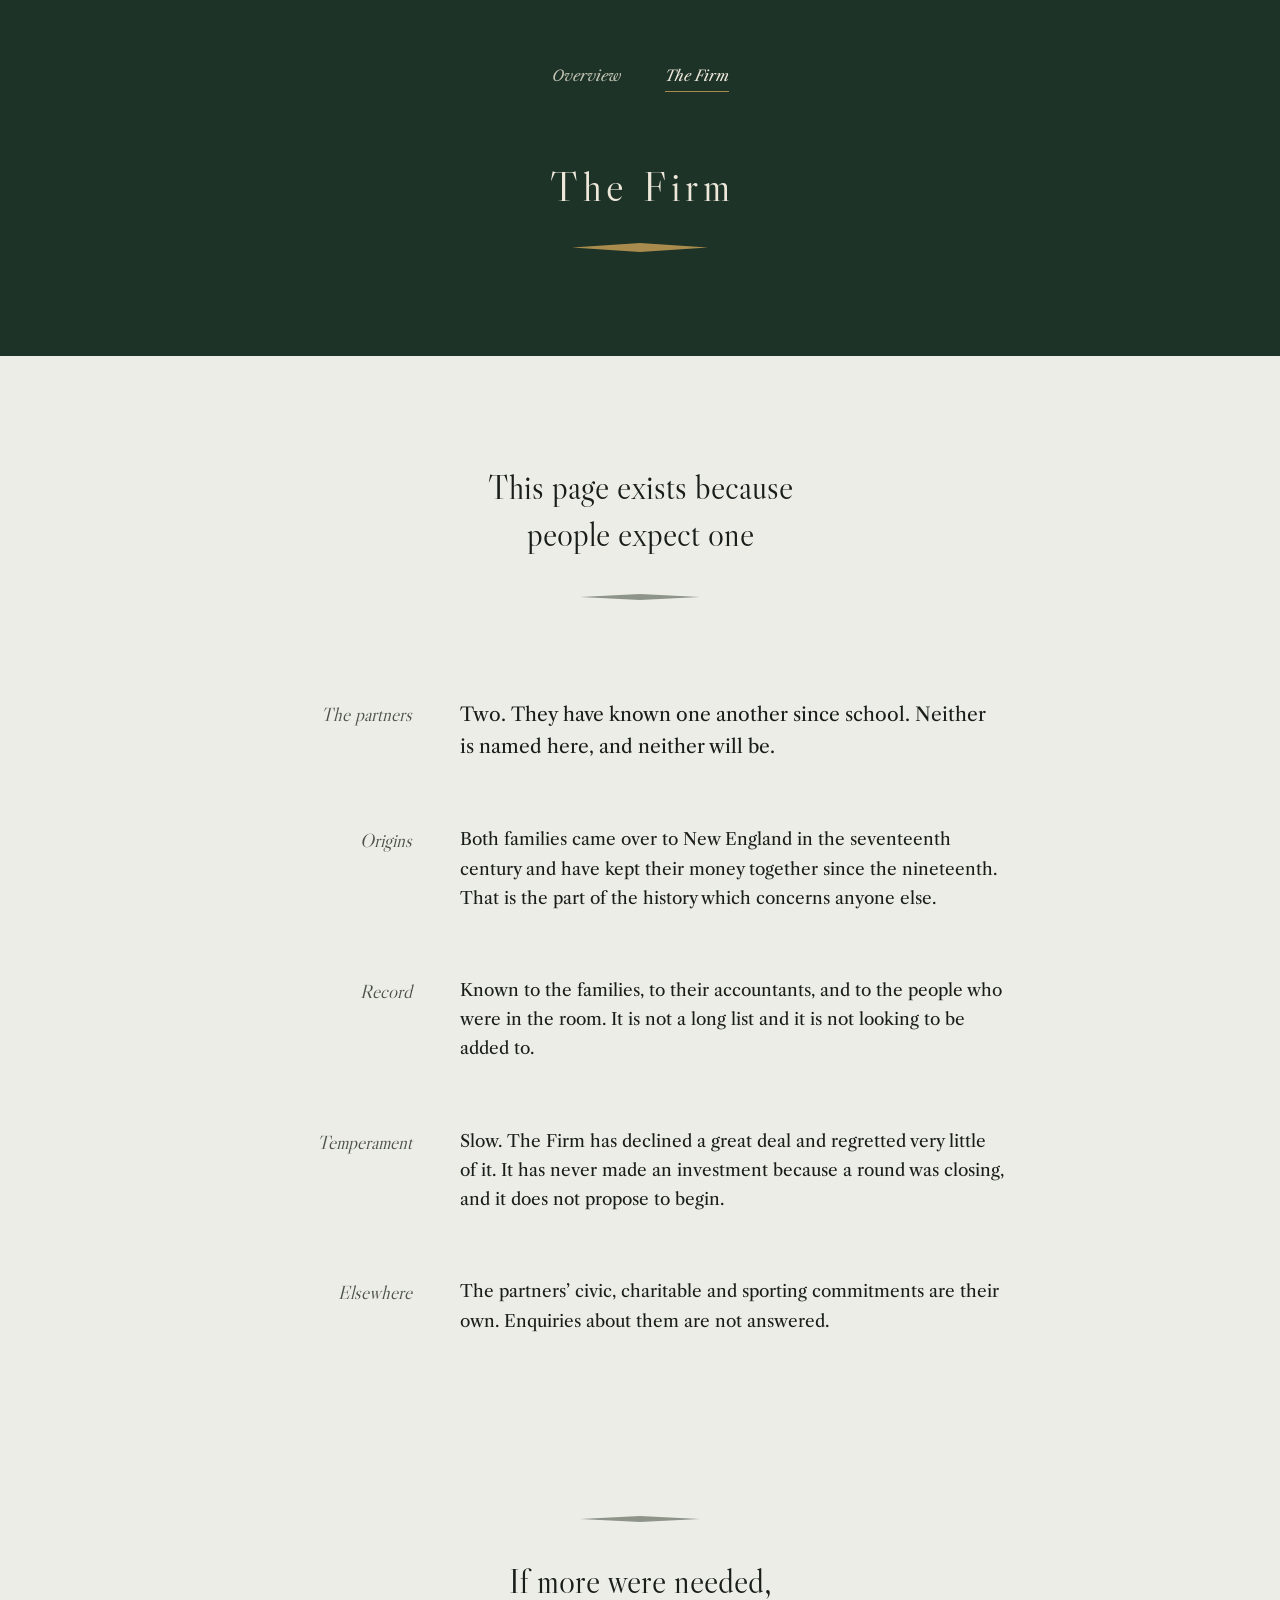
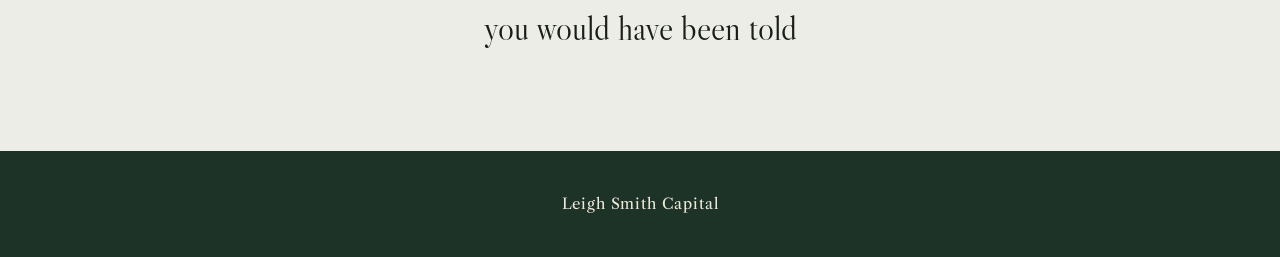
==== the-firm/index.html @ 78991218 "leighsmithcapital.com Static site, no build step and no JavaScript. Libre Caslon throughout, bottle " ====
<!DOCTYPE html>
<html lang="en">
<head>
<meta charset="utf-8">
<meta name="viewport" content="width=device-width, initial-scale=1">
<title>The Firm &middot; Leigh Smith Capital</title>
<meta name="description" content="Leigh Smith Capital is owned by its two partners and invests their families&rsquo; capital.">
<link rel="canonical" href="https://leighsmithcapital.com/the-firm/">
<meta property="og:title" content="The Firm">
<meta property="og:description" content="There is not a great deal to tell.">
<meta property="og:type" content="website">
<meta property="og:url" content="https://leighsmithcapital.com/the-firm/">
<meta name="theme-color" content="#1D3327">
<link rel="icon" href="/seal.svg" type="image/svg+xml">
<link rel="preconnect" href="https://fonts.googleapis.com">
<link rel="preconnect" href="https://fonts.gstatic.com" crossorigin>
<link href="https://fonts.googleapis.com/css2?family=Libre+Caslon+Display&family=Libre+Caslon+Text:ital,wght@0,400;0,700;1,400&display=swap" rel="stylesheet">
<link rel="stylesheet" href="/style.css">
</head>
<body>

<header class="title-page interior">
  <div class="wrap">

    <nav class="ledger rise rise-1" aria-label="Sections">
      <a href="/">Overview</a>
      <a href="/the-firm/" aria-current="page">The Firm</a>
    </nav>

    <h1 class="wordmark rise rise-3">The Firm</h1>

    <svg class="rule rise rise-4" viewBox="0 0 136 9" aria-hidden="true">
      <path d="M0 4.5 68 0l68 4.5-68 4.5Z"/>
    </svg>

  </div>
</header>

<main>

  <section class="statement">
    <div class="wrap">
      <p>This page exists because people expect one</p>
      <svg class="rule" viewBox="0 0 136 9" preserveAspectRatio="none" aria-hidden="true">
        <path d="M0 4.5 68 0l68 4.5-68 4.5Z"/>
      </svg>
    </div>
  </section>

  <section class="leaves">
    <div class="wrap">

      <article class="leaf">
        <h2>The partners</h2>
        <div>
          <p class="lead">Two. They have known one another since school. Neither
          is named here, and neither will be.</p>
        </div>
      </article>

      <article class="leaf">
        <h2>Origins</h2>
        <div>
          <p>Both families came over to New England in the seventeenth century
          and have kept their money together since the nineteenth. That is the
          part of the history which concerns anyone else.</p>
        </div>
      </article>

      <article class="leaf">
        <h2>Record</h2>
        <div>
          <p>Known to the families, to their accountants, and to the people who
          were in the room. It is not a long list and it is not looking to be
          added to.</p>
        </div>
      </article>

      <article class="leaf">
        <h2>Temperament</h2>
        <div>
          <p>Slow. The Firm has declined a great deal and regretted very little
          of it. It has never made an investment because a round was closing,
          and it does not propose to begin.</p>
        </div>
      </article>

      <article class="leaf">
        <h2>Elsewhere</h2>
        <div>
          <p>The partners&rsquo; civic, charitable and sporting commitments are
          their own. Enquiries about them are not answered.</p>
        </div>
      </article>

    </div>
  </section>

  <section class="statement closing">
    <div class="wrap">
      <svg class="rule" viewBox="0 0 136 9" preserveAspectRatio="none" aria-hidden="true">
        <path d="M0 4.5 68 0l68 4.5-68 4.5Z"/>
      </svg>
      <p>If more were needed, you would have been told</p>
    </div>
  </section>

</main>

<footer class="colophon">
  <div class="wrap">
    <p class="name">Leigh Smith Capital</p>
  </div>
</footer>

</body>
</html>
---- style.css ----
:root{
  --field:#1D3327;
  --field-deep:#16281E;
  --paper:#ECEDE6;
  --ink:#1A1E1A;
  --ink-soft:#4A5049;
  --ivory:#EDE8DA;
  --ivory-soft:#C2C4B4;
  --gilt:#A98B4E;
  --rule-soft:#8E948A;
  --display:"Libre Caslon Display",Georgia,"Times New Roman",serif;
  --text:"Libre Caslon Text",Georgia,"Times New Roman",serif;
  --measure:34rem;
}

*,*::before,*::after{box-sizing:border-box}

html{-webkit-text-size-adjust:100%}

body{
  margin:0;
  background:var(--paper);
  color:var(--ink);
  font-family:var(--text);
  font-size:1.0625rem;
  line-height:1.72;
  -webkit-font-smoothing:antialiased;
  text-rendering:optimizeLegibility;
}

::selection{background:var(--gilt);color:var(--field-deep)}

.wrap{
  width:100%;
  max-width:52rem;
  margin-inline:auto;
  padding-inline:1.5rem;
}

/* ---------- the swelled rule, the one repeated ornament ---------- */

.rule{
  display:block;
  width:8.5rem;
  height:9px;
  margin-inline:auto;
  overflow:visible;
}
.rule path{fill:currentColor}

/* ---------- title page ---------- */

.title-page{
  background:var(--field);
  color:var(--ivory);
  padding:clamp(6rem,21vh,12rem) 0 clamp(5.5rem,18vh,10.5rem);
  text-align:center;
}

.seal{
  display:block;
  width:5.25rem;
  height:5.25rem;
  margin:0 auto clamp(2.25rem,5vh,3.25rem);
  color:var(--gilt);
}

.wordmark{
  font-family:var(--display);
  font-weight:400;
  font-size:clamp(1.9rem,6.4vw,3.35rem);
  line-height:1.12;
  letter-spacing:.11em;
  /* the trailing letterspace pushes centred text left; give it back */
  text-indent:.11em;
  margin:0;
  color:var(--ivory);
}

.title-page .rule{
  color:var(--gilt);
  margin-block:clamp(1.5rem,3.6vh,2.25rem);
}

.standfirst{
  font-style:italic;
  font-size:clamp(1.0625rem,2.4vw,1.1875rem);
  color:var(--ivory-soft);
  margin:0;
}

/* ---------- the statement ---------- */

.statement{
  padding:clamp(4rem,11vh,6.5rem) 0;
  text-align:center;
}
.statement .rule{
  color:var(--rule-soft);
  width:7.5rem;
  height:6px;
}

.title-page.interior + main .statement{padding-top:clamp(3rem,8vh,4.5rem)}

.statement p{
  font-family:var(--display);
  font-size:clamp(1.45rem,4.6vw,2.1rem);
  line-height:1.4;
  margin:clamp(1.75rem,4vh,2.5rem) auto;
  max-width:24ch;
  text-wrap:balance;
}

/* ---------- scholarly marginal heads ---------- */

.leaves{
  padding-bottom:clamp(4.5rem,12vh,7rem);
}

.leaf{
  display:grid;
  grid-template-columns:8.5rem minmax(0,var(--measure));
  column-gap:3rem;
  justify-content:center;
}
.leaf + .leaf{margin-top:clamp(2.75rem,7vh,4rem)}

.leaf h2{
  font-family:var(--display);
  font-style:italic;
  font-weight:400;
  font-size:1.1875rem;
  line-height:1.72;
  text-align:right;
  color:var(--ink-soft);
  margin:0;
}

.leaf p{
  margin:0;
  max-width:58ch;
}
.leaf p + p{margin-top:.9rem}

.leaf a{
  color:inherit;
  text-decoration:none;
  border-bottom:1px solid var(--ink-soft);
  padding-bottom:1px;
}
.leaf a:hover{border-bottom-width:2px;padding-bottom:0}

/* ---------- colophon ---------- */

.colophon{
  background:var(--field);
  color:var(--ivory-soft);
  padding:2.5rem 0;
  font-size:.9375rem;
}
.colophon .wrap{
  text-align:center;
}
.colophon p{margin:0}
.colophon .name{color:var(--ivory);letter-spacing:.055em}

/* ---------- one orchestrated entrance ---------- */

@media (prefers-reduced-motion:no-preference){
  .title-page > * > .rise{
    opacity:0;
    animation:rise 1.15s cubic-bezier(.22,.61,.36,1) forwards;
  }
  .rise-1{animation-delay:.06s}
  .rise-2{animation-delay:.2s}
  .rise-3{animation-delay:.36s}
  .rise-4{animation-delay:.5s}
  .rise-5{animation-delay:.6s}
}
@keyframes rise{
  from{opacity:0;transform:translateY(.7rem)}
  to{opacity:1;transform:none}
}

:focus-visible{
  outline:2px solid var(--gilt);
  outline-offset:3px;
}

@media (max-width:40rem){
  body{font-size:1.0625rem;line-height:1.7}
  .leaf{
    grid-template-columns:minmax(0,1fr);
    row-gap:.4rem;
  }
  .leaf h2{text-align:left}
  .leaf + .leaf{margin-top:2.75rem}
  .seal{width:4.25rem;height:4.25rem}
  }

/* ---------- the quietest possible navigation ---------- */

.ledger{
  display:flex;
  justify-content:center;
  gap:2.75rem;
  margin-bottom:clamp(3rem,8vh,4.75rem);
  font-size:.9375rem;
  font-style:italic;
}
.ledger a{
  color:var(--ivory-soft);
  text-decoration:none;
  padding-bottom:2px;
  border-bottom:1px solid transparent;
}
.ledger a:hover{border-bottom-color:var(--gilt)}
.ledger a[aria-current="page"]{
  color:var(--ivory);
  border-bottom-color:var(--gilt);
}

/* ---------- interior page: a shorter field, no seal ---------- */

.title-page.interior{
  padding:clamp(3rem,7vh,4.5rem) 0 clamp(3.25rem,8vh,5rem);
}
.title-page.interior .wordmark{
  font-size:clamp(1.6rem,5.2vw,2.6rem);
}

/* the opening paragraph of a leaf section, set a size up */
.lead{
  font-size:1.1875rem;
  line-height:1.66;
}

@media (max-width:40rem){
  .ledger{gap:2rem;margin-bottom:2.5rem}
}

/* the closing line sits directly under the last leaf, rule first */
.statement.closing{padding-top:0}
.statement.closing p{margin-bottom:0}
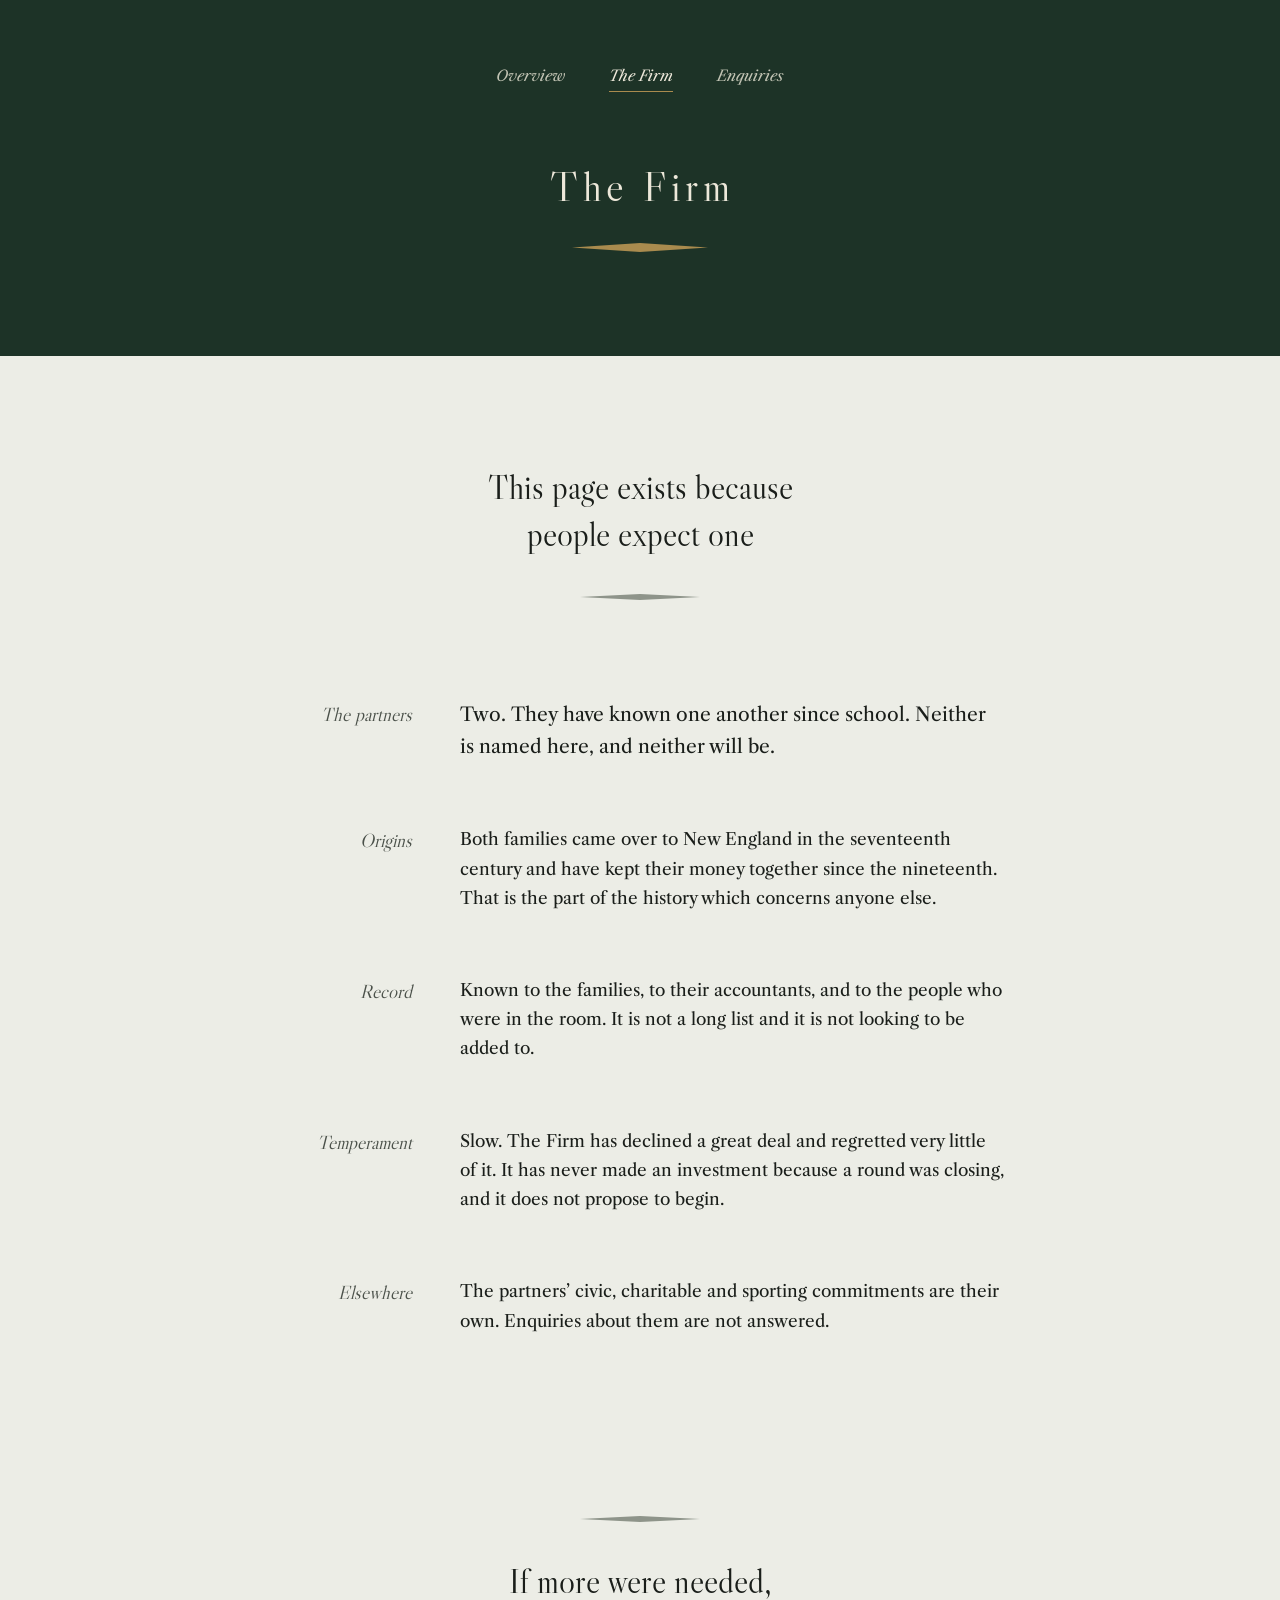
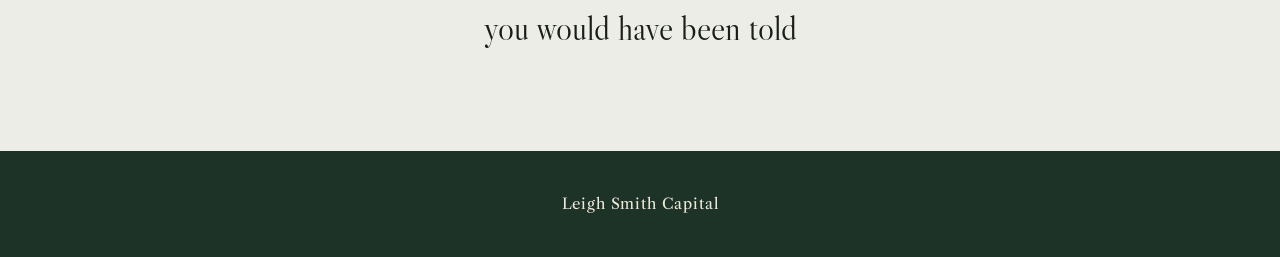
==== commit eb10bfea: "Enquiries: a contact form that sends nothing and turns the writer away Fields carry no name attribut" ====
--- a/the-firm/index.html
+++ b/the-firm/index.html
@@ -25,6 +25,7 @@
     <nav class="ledger rise rise-1" aria-label="Sections">
       <a href="/">Overview</a>
       <a href="/the-firm/" aria-current="page">The Firm</a>
+      <a href="/enquiries/">Enquiries</a>
     </nav>
 
     <h1 class="wordmark rise rise-3">The Firm</h1>
--- a/style.css
+++ b/style.css
@@ -243,3 +243,49 @@
 /* the closing line sits directly under the last leaf, rule first */
 .statement.closing{padding-top:0}
 .statement.closing p{margin-bottom:0}
+
+/* ---------- enquiries: a form set like the leaves ---------- */
+
+.form-leaves{padding-top:clamp(3.5rem,9vh,5rem)}
+
+.correspondence label{
+  display:block;
+  font-style:italic;
+  font-size:.9375rem;
+  color:var(--ink-soft);
+  margin-top:1.5rem;
+}
+.correspondence label:first-child{margin-top:0}
+
+.correspondence input,
+.correspondence textarea{
+  display:block;
+  width:100%;
+  font:inherit;
+  color:var(--ink);
+  background:transparent;
+  border:0;
+  border-bottom:1px solid var(--rule-soft);
+  border-radius:0;
+  padding:.35rem 0;
+  resize:vertical;
+}
+.correspondence input:focus,
+.correspondence textarea:focus{
+  outline:none;
+  border-bottom-color:var(--field);
+}
+
+.correspondence button{
+  margin-top:2.25rem;
+  font-family:var(--display);
+  font-size:1rem;
+  letter-spacing:.11em;
+  color:var(--ivory);
+  background:var(--field);
+  border:0;
+  border-radius:0;
+  padding:.7rem 2.25rem;
+  cursor:pointer;
+}
+.correspondence button:hover{background:var(--field-deep)}
